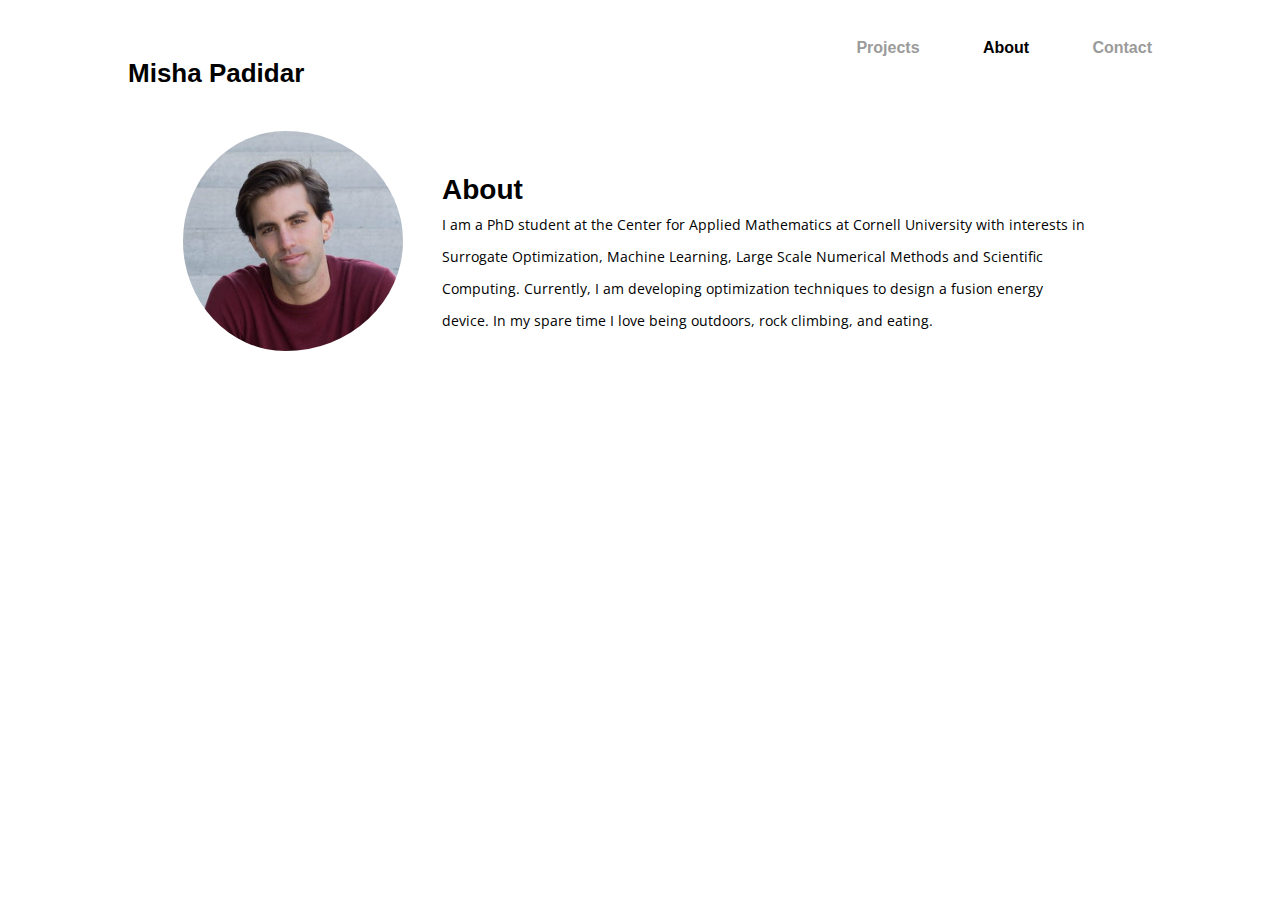
==== index.html @ f4de63c2 "small changes to blurb" ====
<!DOCTYPE html>
<html>

<head>
  <meta charset="utf-8">
  <meta name="viewport" content="width=device-width, initial-scale=1, minimum-scale=1;">
  <title>About Page</title>
  <link rel="stylesheet" href="reset.css">
  <!--  <link rel="stylesheet" type="text/css" href="./skeletonGridContainer.css">   -->
  <link rel="stylesheet" type="text/css" href="./skeleton-james.css">
  <link rel="stylesheet" type="text/css" href="./style.css">
  <link rel="stylesheet" type="text/css" href="./media.css">
  <link rel="stylesheet" href="https://cdnjs.cloudflare.com/ajax/libs/font-awesome/4.7.0/css/font-awesome.min.css">
</head>

<body>
  <div class="container">
    <div class="twelve columns">
      <div id="header" class="header">
        <a id="name" href="./index.html">Misha Padidar</a>
        <ul id="nav">
          <li ><a id="projectsLink" href="./projects.html">Projects</a></li>
          <li id="stupid"><a href="./index.html" class="currentHeaderLink">About</a></li>
          <li><a href="mailto:mishapadidar14@gmail.com?subject=Mail from mishapadidar.com">Contact</a></li>
        </ul>
      </div>
    </div>
    <div class="twelve columns">
      <div id="about">
      <div class='row'>
        <div class="four columns">
          <div id="aboutPhoto" class="card-vertical-image">
            <img src='headshot.jpg'>
          </div>
        </div>
        <div class="eight columns" id="cardInfo" >
          <div id ="aboutInfo" class="card-vertical-info">
            <h4>About</h4>
            <p id="aboutText">
              I am a PhD student at the Center for Applied Mathematics at Cornell University with interests in Surrogate Optimization, Machine Learning, Large Scale Numerical Methods and Scientific Computing. Currently, I am developing optimization techniques to design a fusion energy device. In my spare time I love being outdoors, rock climbing, and eating.
              </p>
          </div>
        </div>
      </div>
    </div>
    </div>
    
  </div>
</body>
</html>
---- skeleton-james.css ----
/*
* Skeleton V2.0.4
* Copyright 2014, Dave Gamache
* www.getskeleton.com
* Free to use under the MIT license.
* http://www.opensource.org/licenses/mit-license.php
* 12/29/2014
*/


/* Table of contents
––––––––––––––––––––––––––––––––––––––––––––––––––
- Grid
- Base Styles
- Typography
- Links
- Buttons
- Forms
- Lists
- Code
- Tables
- Spacing
- Utilities
- Clearing
- Media Queries
*/


/* Grid
–––––––––––––––––––––––––––––––––––––––––––––––––– */
.container {
  position: relative;
  width: 100%;
  max-width: 1200px;
  margin: 0 auto;
  padding: 0 20px;
  box-sizing: border-box; }
.column,
.columns {
  width: 100%;
  float: left;
  box-sizing: border-box; }

/* For devices larger than 400px */
@media (min-width: 400px) {
  .container {
    width: 85%;
    padding: 0; }
}

/* For devices larger than 550px */
@media (min-width: 550px) {
  .container {
    width: 80%; }
  .column,
  .columns {
    margin-left: 4%; }
  .column:first-child,
  .columns:first-child {
    margin-left: 0; }

  .one.column,
  .one.columns                    { width: 4.66666666667%; }
  .two.columns                    { width: 13.3333333333%; }
  .three.columns                  { width: 22%;            }
  .four.columns                   { width: 30.6666666667%; }
  .five.columns                   { width: 39.3333333333%; }
  .six.columns                    { width: 48%;}
  .seven.columns                  { width: 56.6666666667%; }
  .eight.columns                  { width: 65.3333333333%; }
  .nine.columns                   { width: 74.0%;          }
  .ten.columns                    { width: 82.6666666667%; }
  .eleven.columns                 { width: 91.3333333333%; }
  .twelve.columns                 { width: 100%; margin-left: 0; }

  .one-third.column               { width: 30.6666666667%; }
  .two-thirds.column              { width: 65.3333333333%; }

  .one-half.column                { width: 48%; }

  /* Offsets */
  .offset-by-one.column,
  .offset-by-one.columns          { margin-left: 8.66666666667%; }
  .offset-by-two.column,
  .offset-by-two.columns          { margin-left: 17.3333333333%; }
  .offset-by-three.column,
  .offset-by-three.columns        { margin-left: 26%;            }
  .offset-by-four.column,
  .offset-by-four.columns         { margin-left: 34.6666666667%; }
  .offset-by-five.column,
  .offset-by-five.columns         { margin-left: 43.3333333333%; }
  .offset-by-six.column,
  .offset-by-six.columns          { margin-left: 52%;            }
  .offset-by-seven.column,
  .offset-by-seven.columns        { margin-left: 60.6666666667%; }
  .offset-by-eight.column,
  .offset-by-eight.columns        { margin-left: 69.3333333333%; }
  .offset-by-nine.column,
  .offset-by-nine.columns         { margin-left: 78.0%;          }
  .offset-by-ten.column,
  .offset-by-ten.columns          { margin-left: 86.6666666667%; }
  .offset-by-eleven.column,
  .offset-by-eleven.columns       { margin-left: 95.3333333333%; }

  .offset-by-one-third.column,
  .offset-by-one-third.columns    { margin-left: 34.6666666667%; }
  .offset-by-two-thirds.column,
  .offset-by-two-thirds.columns   { margin-left: 69.3333333333%; }

  .offset-by-one-half.column,
  .offset-by-one-half.columns     { margin-left: 52%; }

}


/* Utilities
–––––––––––––––––––––––––––––––––––––––––––––––––– */
.u-full-width {
  width: 100%;
  box-sizing: border-box; }
.u-max-full-width {
  max-width: 100%;
  box-sizing: border-box; }
.u-pull-right {
  float: right; }
.u-pull-left {
  float: left; }


/* Misc
–––––––––––––––––––––––––––––––––––––––––––––––––– */
hr {
  margin-top: 3rem;
  margin-bottom: 3.5rem;
  border-width: 0;
  border-top: 1px solid #E1E1E1; }


/* Clearing
–––––––––––––––––––––––––––––––––––––––––––––––––– */

/* Self Clearing Goodness */
.container:after,
.row:after,
.u-cf {
  content: "";
  display: table;
  clear: both; }


/* Media Queries
–––––––––––––––––––––––––––––––––––––––––––––––––– */
/*
Note: The best way to structure the use of media queries is to create the queries
near the relevant code. For example, if you wanted to change the styles for buttons
on small devices, paste the mobile query code up in the buttons section and style it
there.
*/


/* Larger than mobile */
@media (min-width: 400px) {}

/* Larger than phablet (also point when grid becomes active) */
@media (min-width: 550px) {}

/* Larger than tablet */
@media (min-width: 750px) {}

/* Larger than desktop */
@media (min-width: 1000px) {}

/* Larger than Desktop HD */
@media (min-width: 1200px) {}
---- style.css ----
/* General
–––––––––––––––––––––––––––––––––––––––––––––––––– */
@import url('https://fonts.googleapis.com/css?family=Open+Sans:300,600,700');
body {
    font-family: 'Open Sans', sans-serif;
}
h1,h2,h3,h4 {
    font-family: 'Roboto', sans-serif;
    font-size:20px;
    padding-bottom:5px;
}
h1,h2 {
    font-weight:bold;
}
h3 {
    font-size:16px;
    font-weight:lighter;
    font-style:italic;
    padding-left: 0;
    line-height: 20px;
}
h4 {
  font-size:28px;
  font-weight:bold;
}
p {
    font-size:14px;
    line-height:20px;
    color:#9B9B9B;
    margin-bottom: 20px;
}
a {
    text-decoration: none;
    color: inherit;
    font-weight:lighter;
    font-size: 14px;
}
a:hover{
    color:grey;
}


/* Header
–––––––––––––––––––––––––––––––––––––––––––––––––– */
.header{
  text-align:center;
  margin-top:40px;
  margin-bottom:20px;
}
#name {
    font-family: 'Roboto', sans-serif;
    font-size:20px;
    
    font-weight:bold;
    max-width:200px;
}
#nav {
  width: 100%;
  padding:0;
  list-style:none;
  font-family: 'Roboto', sans-serif;
  font-size:12px;
  margin-top:20px;
  margin-bottom:40px;#
}
#nav:nth-child(3){padding-right:0}
#nav li{
  display:inline;
  color:#9b9b9b;
  font-weight:bold;
}
#nav a{
    font-weight:bold;
    font-size:16px;
}
#stupid {
  padding:20px;
}
.currentHeaderLink{
  font-weight:bold;
  color:Black;
}
    
.catchPhrase{
  width:100%;
  text-align:center;
  margin-bottom:40px;
}
#catchPhrase h3{
  font-style:normal;
  font-weight:bold;
  font-size:20px;
  text-align:left;
  letter-spacing:0.5px;
  line-height:140%;
}


/* Cards
–––––––––––––––––––––––––––––––––––––––––––––––––– */
.card-vertical{
    width:100%;
    border-radius: 2px;
    margin: 0 auto;
    margin-bottom:70px;
    box-shadow: 0 14px 28px rgba(154,197,235,.3), 2px 60px 120px rgba(154,197,235,.3);
    transition: all 0.3s cubic-bezier(.25,.8,.25,1);
    float: left;
}
.card-vertical-image{
    width: 100%;
    padding-left:10px;
    padding-top:40px;
}
.card-vertical-image img{
    width: 70%;
    display:block;
    margin:auto;
}
.card-vertical-info{
    padding: 20px;
    margin-top:20px;
    margin-bottom:24px;
}
.card-vertical-info h3{
  font-style:oblique;
}
.card-vertical-info p{
  font-weight: 400;
  line-height:20px;
}
.card-vertical-link {
    text-align:center;
}
#readMore {
    font-weight: 600;
    border-bottom:1px;
    border-style:solid;
    padding-bottom: 5px;
    text-align:center;
}
.card-vertical-tags{
  display:none;
}


/* About
/* –––––––––––––––––––––––––––––––––––––––––––––––––– */
#aboutText {
  color:black;
}
#aboutPhoto {
  height:250px;
  padding-left:0px;
}
#aboutPhoto img{
  border-radius:50%;
  max-width:220px;
}
#aboutInfo {
  padding-left:0px;
  margin-left:0px;
}

/* Clusters Project Page
/* –––––––––––––––––––––––––––––––––––––––––––––––––– */

#clusters-info {
  padding-top:160px;
  padding-bottom:0px;
}
.clusters-tags{
 text-align:left;
 padding:0px;
 margin-top:12px;
 margin-bottom:12px;
 font-size:16px;
 font-weight:bold;
}

.clusters-link{
  text-align:left;
}

#readPaper {
  font-weight:bold;
  letter-spacing:0.5px;
}

#clusters-description{
  color:black;
  line-height:30px;
  text-align:left;
}

#title{
  font-size:34px;
  margin-bottom:8px;
  text-align:left;
}

#subTitle{
  font-size:25px;
  font-style:oblique;
  text-align:left;
}

#horizontal-line{
  opacity: 0;
  height:1px;
  color:LightGray;
  background-color:LightGray;
}


.clusters-videos {
  margin-top:20px;
  margin-bottom:20px;
}
.videoContainer {
  width:100%;
  margin-bottom:20px;
}

.video {
  width:100%;
}

.caption {
  color:black;
  line-height:25px;
  text-align:center;
  padding-top:10px;
  padding-left:20px;
  padding-right:20px;
  font-style:oblique;
}



/* Swimmers Project Page
/* –––––––––––––––––––––––––––––––––––––––––––––––––– */

#swimmer-video {
  margin:0 auto;
}
#swimmer-video-container {
  max-width:75%;
  margin:0 auto;
  
}

/* Spectrin Project Page
/* –––––––––––––––––––––––––––––––––––––––––––––––––– */
#spectrinImg {
  width:50%;
  margin:0px auto;
}
---- media.css ----
/* Media Queries
–––––––––––––––––––––––––––––––––––––––––––––––––– */
/*
Note: The best way to structure the use of media queries is to create the queries
near the relevant code. For example, if you wanted to change the styles for buttons
on small devices, paste the mobile query code up in the buttons section and style it
there.
*/


/* Larger than mobile */
@media (min-width: 400px) {}

/* Larger than phablet (also point when grid becomes active) */
@media (min-width: 550px) {
  .card-vertical-info h2 {
    padding-bottom: 8px;
  }

  .card-vertical-info h3 {
    line-height: 32px;
  }

  .card-vertical-info p {
    line-height: 32px;
    color: black;
  }

  .card-vertical-info {
    margin-top: 40px;
  }

  .card-vertical-image {
    padding-top: 0;
    display: flex;
    height: 400px;

  }
  .card-vertical-image img{
    padding-left: 15px;
    width:90%;
    max-width:400px;
    margin:auto;
    vertical-align:middle;
  }
  .card-vertical-info {
    margin-left:40px;
    padding-left:0;
  }
  #cardInfo {
    margin-left:0;
  }
}

/* Larger than tablet */
@media (min-width: 750px) {

  .card-vertical-image img{
    width: 90%;
    display:flex;
    margin-left: auto;
    margin-right:auto;
    vertical-align:middle;
  }
  .card-vertical-info {
    padding-left:0;
  }
  #cardInfo {
    margin-left:0;
  }
  .card-vertical-tags{
    display:block;
    text-align:right;
    width:100%;
    font-size:12px;
    letter-spacing:0.5px;
    padding:0;
    margin:0;
    font-weight:bold;
    
  }
  .card-vertical-info h2{
    font-size:30px;
  }
   .card-vertical-info h3{
    font-size:24px;
  }
  .header{
    display: flex;
    margin-top:20px;
    margin-bottom:20px;
  }
  #name{
    text-align:left;
    display: inline;
    width: 50%;
    margin-top:40px;
    font-size:26px;
  }
  #nav {
    text-align:right;
  }
 #stupid {
    padding:60px;
 }
  .catchPhrase {
    display:block;
    padding-bottom:50px;
    margin:0 auto;
    max-width:540px;
    
  }
  #catchPhrase h3{
    font-size:26px;
    font-weight:bold;
    font-style:normal;
    display:block;
    text-align:center;
  }
}

/* Larger than desktop */
@media (min-width: 1000px) {}

/* Larger than Desktop HD */
@media (min-width: 1200px) {}
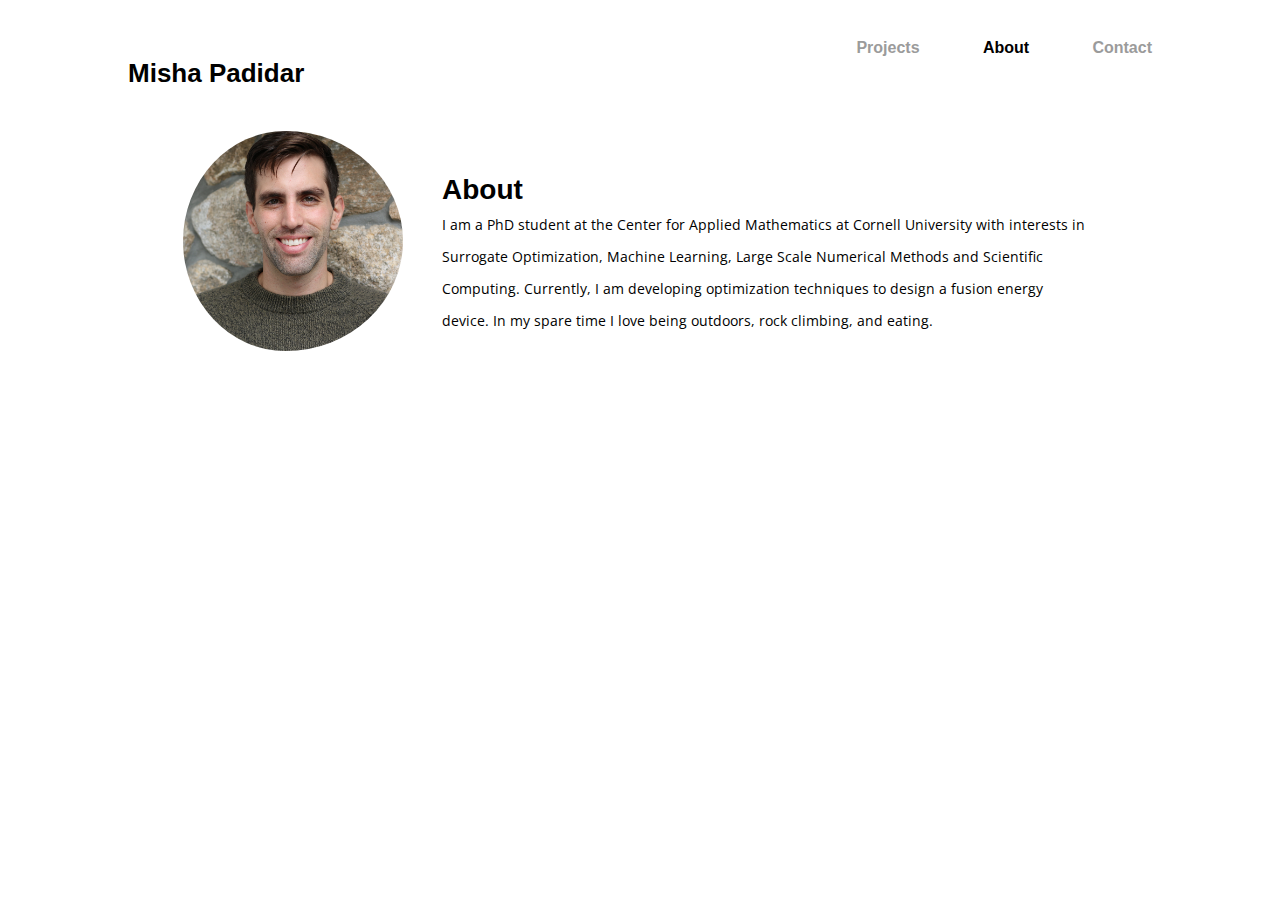
==== commit 11f08d83: "new headshot" ====
--- a/index.html
+++ b/index.html
@@ -30,7 +30,7 @@
       <div class='row'>
         <div class="four columns">
           <div id="aboutPhoto" class="card-vertical-image">
-            <img src='headshot.jpg'>
+            <img src='IMG_7500.JPG'>
           </div>
         </div>
         <div class="eight columns" id="cardInfo" >
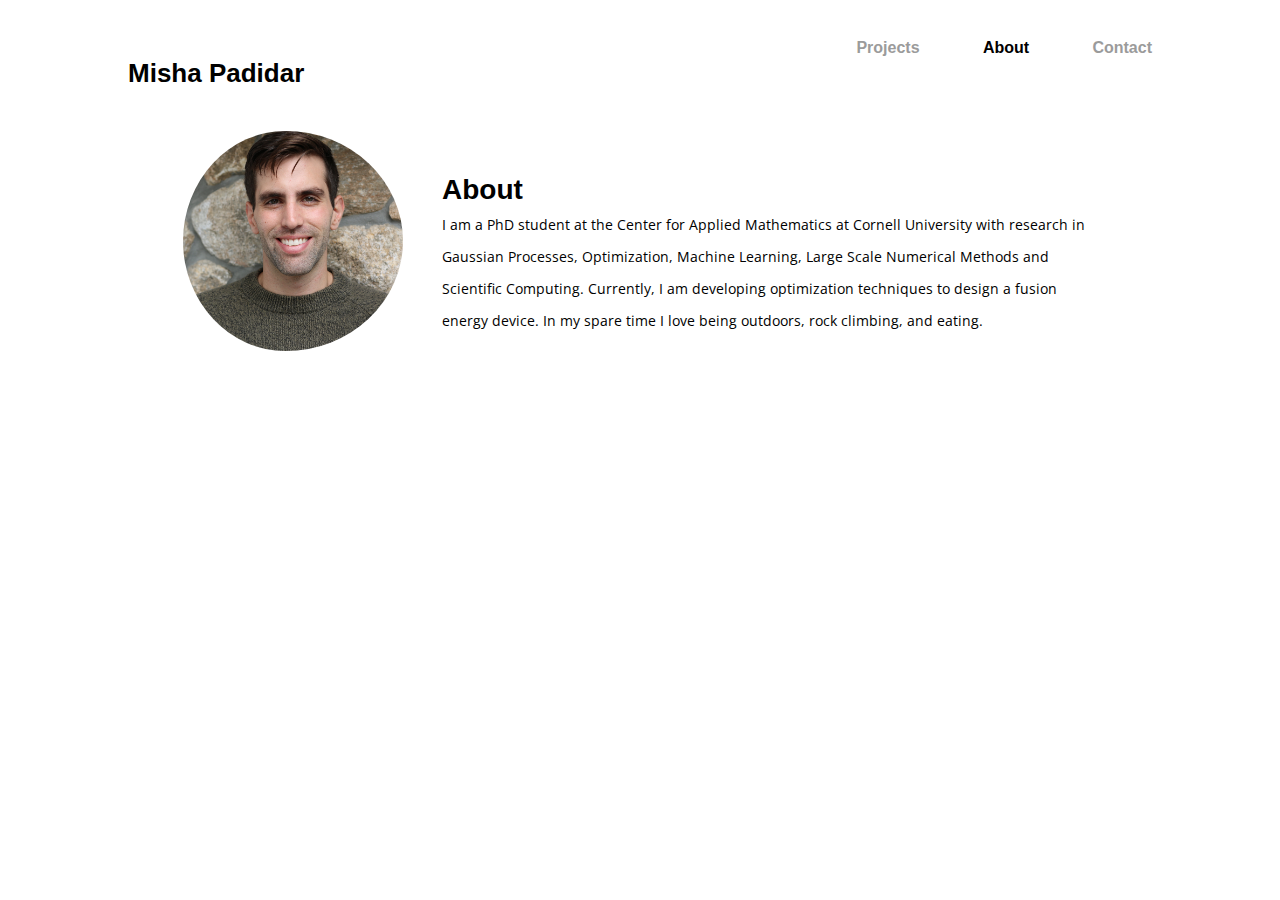
==== commit f06751a5: "updated blurb" ====
--- a/index.html
+++ b/index.html
@@ -37,7 +37,7 @@
           <div id ="aboutInfo" class="card-vertical-info">
             <h4>About</h4>
             <p id="aboutText">
-              I am a PhD student at the Center for Applied Mathematics at Cornell University with interests in Surrogate Optimization, Machine Learning, Large Scale Numerical Methods and Scientific Computing. Currently, I am developing optimization techniques to design a fusion energy device. In my spare time I love being outdoors, rock climbing, and eating.
+              I am a PhD student at the Center for Applied Mathematics at Cornell University with research in Gaussian Processes, Optimization, Machine Learning, Large Scale Numerical Methods and Scientific Computing. Currently, I am developing optimization techniques to design a fusion energy device. In my spare time I love being outdoors, rock climbing, and eating.
               </p>
           </div>
         </div>
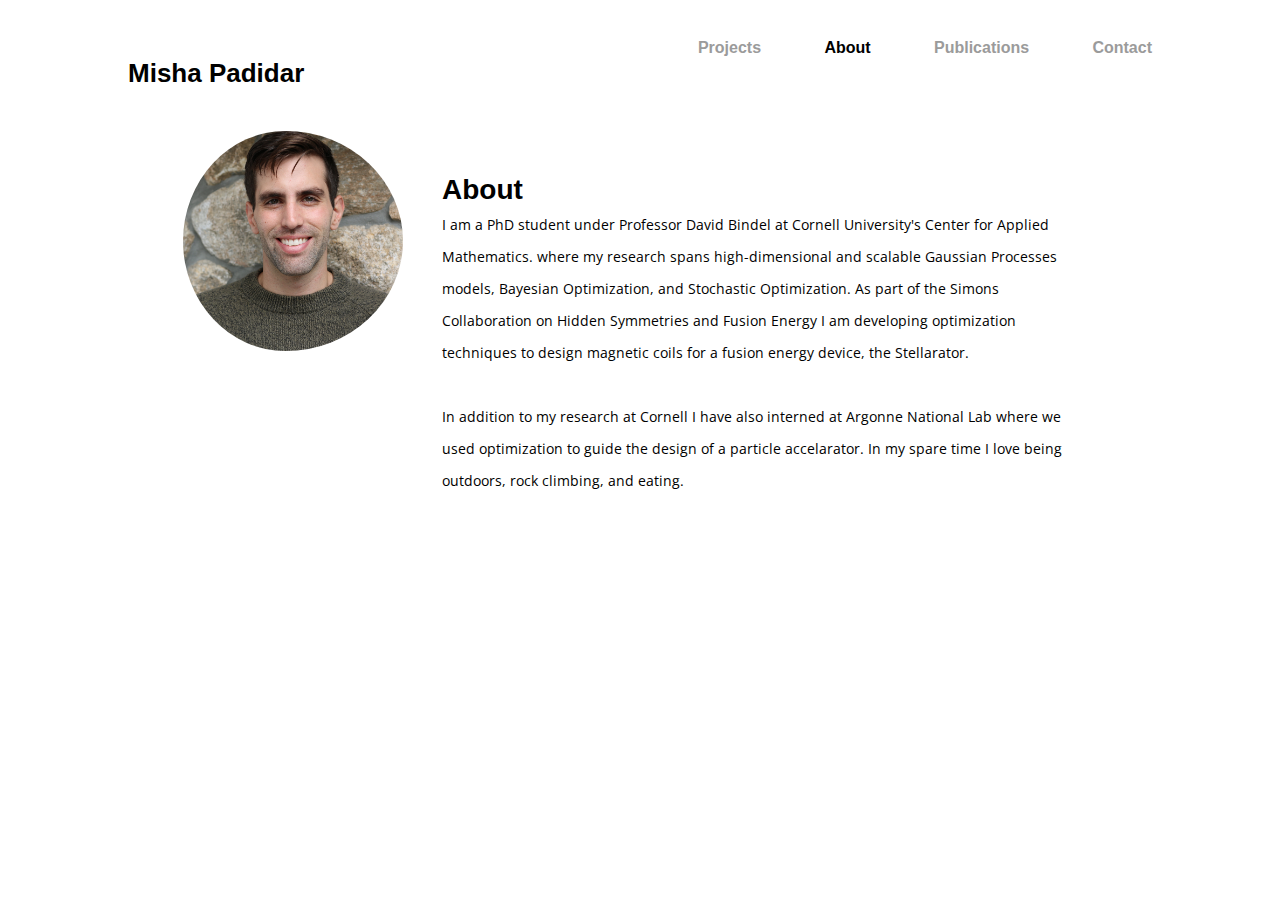
==== commit d617f504: "publications button and new cards" ====
--- a/index.html
+++ b/index.html
@@ -21,6 +21,7 @@
         <ul id="nav">
           <li ><a id="projectsLink" href="./projects.html">Projects</a></li>
           <li id="stupid"><a href="./index.html" class="currentHeaderLink">About</a></li>
+          <li id="scholar"><a href="https://scholar.google.com/citations?user=ZKC6uocAAAAJ&hl=en">Publications</a></li>
           <li><a href="mailto:mishapadidar14@gmail.com?subject=Mail from mishapadidar.com">Contact</a></li>
         </ul>
       </div>
@@ -37,7 +38,14 @@
           <div id ="aboutInfo" class="card-vertical-info">
             <h4>About</h4>
             <p id="aboutText">
-              I am a PhD student at the Center for Applied Mathematics at Cornell University with research in Gaussian Processes, Optimization, Machine Learning, Large Scale Numerical Methods and Scientific Computing. Currently, I am developing optimization techniques to design a fusion energy device. In my spare time I love being outdoors, rock climbing, and eating.
+              I am a PhD student under Professor David Bindel at Cornell University's Center for Applied Mathematics. 
+              where my research spans high-dimensional and scalable Gaussian Processes models, Bayesian Optimization, and Stochastic Optimization. 
+              As part of the Simons Collaboration on Hidden Symmetries and Fusion Energy I am developing optimization techniques to design magnetic coils for a fusion energy device, the Stellarator. 
+
+              <br>
+              <br>
+              In addition to my research at Cornell I have also interned at Argonne National Lab where we used optimization to guide the design of a particle accelarator. 
+              In my spare time I love being outdoors, rock climbing, and eating.
               </p>
           </div>
         </div>
--- a/style.css
+++ b/style.css
@@ -80,6 +80,9 @@
 .currentHeaderLink{
   font-weight:bold;
   color:Black;
+}
+#scholar {
+  padding-right:60px;
 }
     
 .catchPhrase{
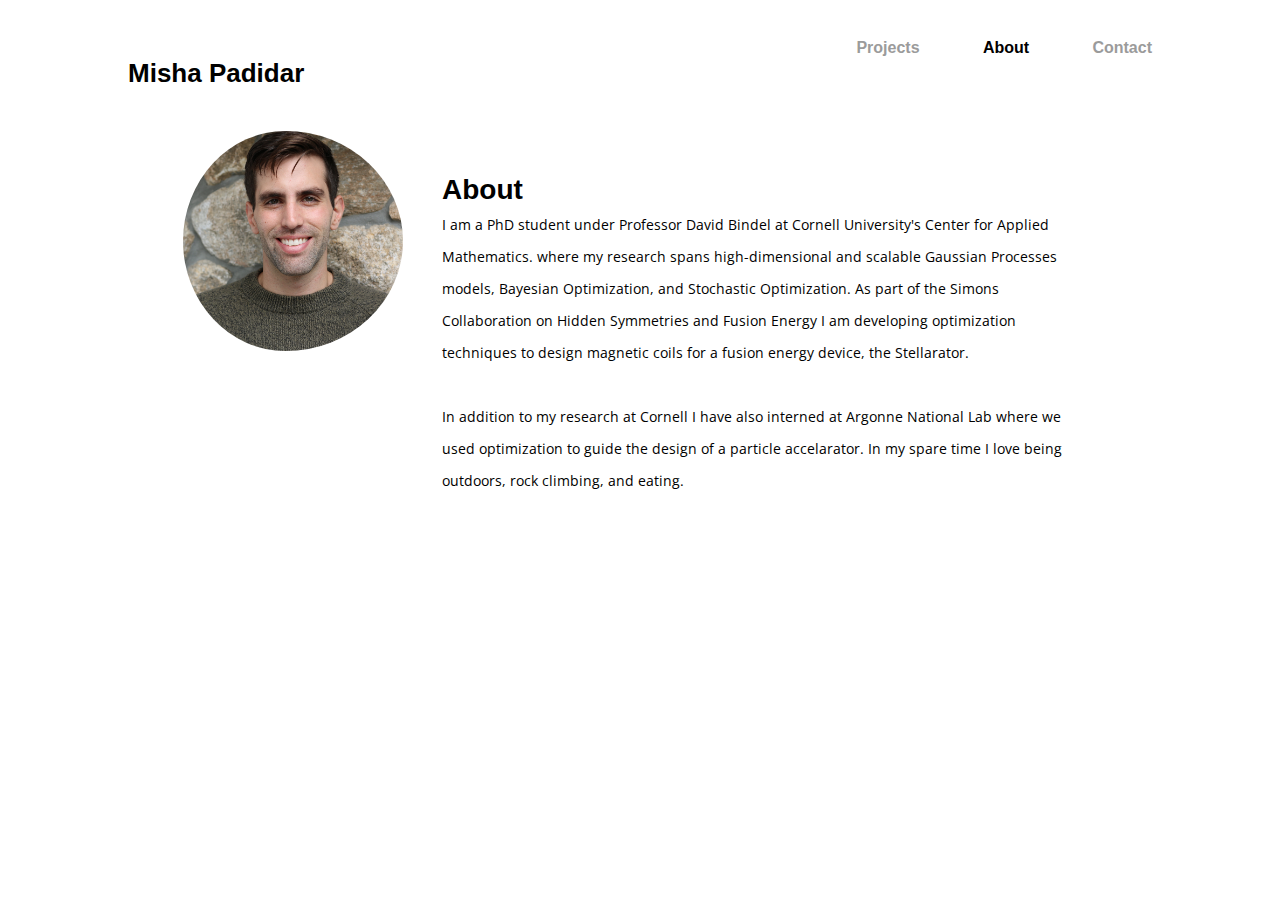
==== commit 132f14a9: "removed publications button in nav bc it wouldnt format right on mobile" ====
--- a/index.html
+++ b/index.html
@@ -21,7 +21,6 @@
         <ul id="nav">
           <li ><a id="projectsLink" href="./projects.html">Projects</a></li>
           <li id="stupid"><a href="./index.html" class="currentHeaderLink">About</a></li>
-          <li id="scholar"><a href="https://scholar.google.com/citations?user=ZKC6uocAAAAJ&hl=en">Publications</a></li>
           <li><a href="mailto:mishapadidar14@gmail.com?subject=Mail from mishapadidar.com">Contact</a></li>
         </ul>
       </div>
--- a/style.css
+++ b/style.css
@@ -64,7 +64,7 @@
   margin-top:20px;
   margin-bottom:40px;#
 }
-#nav:nth-child(3){padding-right:0}
+#nav:nth-child(4){padding-right:0}
 #nav li{
   display:inline;
   color:#9b9b9b;
@@ -80,9 +80,6 @@
 .currentHeaderLink{
   font-weight:bold;
   color:Black;
-}
-#scholar {
-  padding-right:60px;
 }
     
 .catchPhrase{
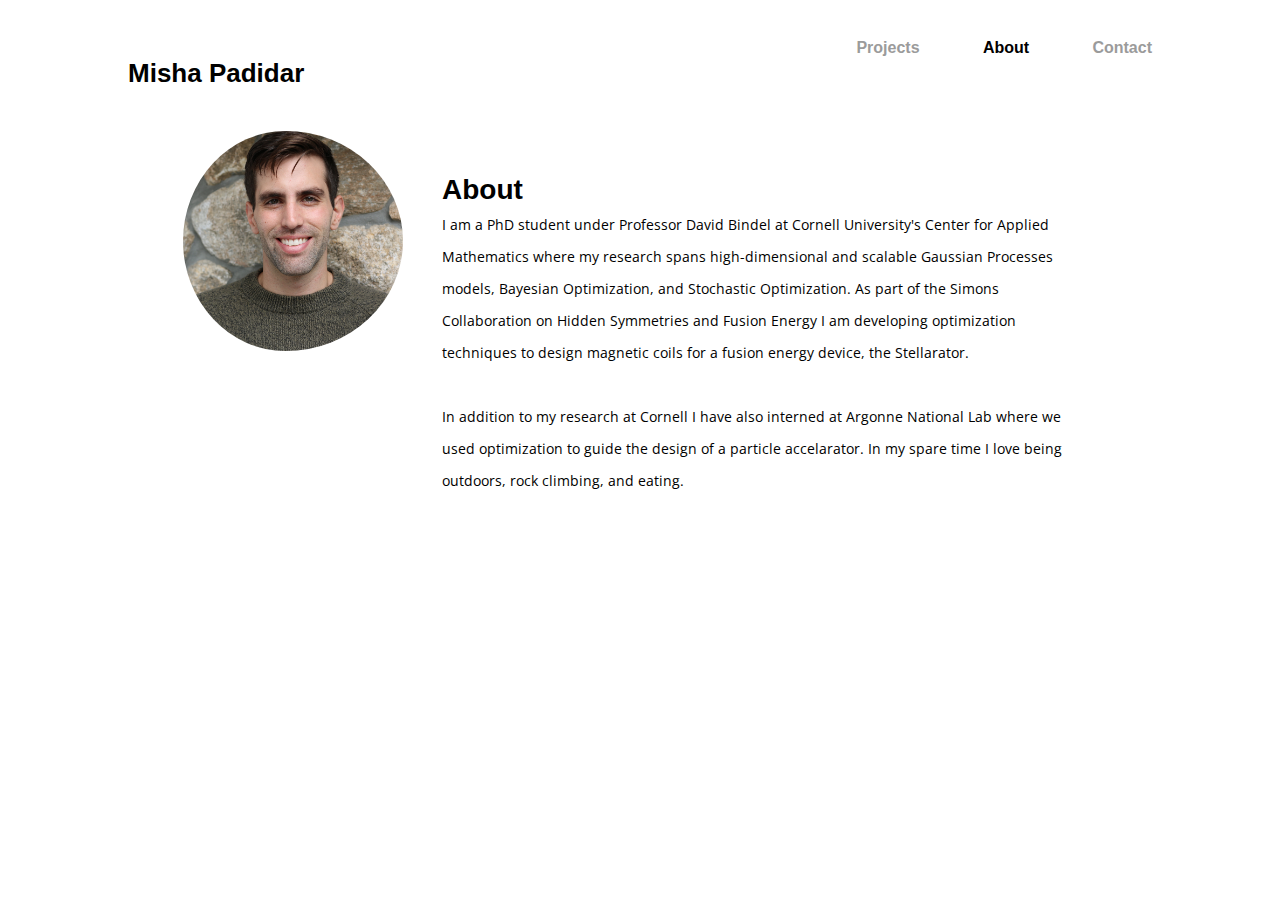
==== commit 99fc3c5b: "minor" ====
--- a/index.html
+++ b/index.html
@@ -37,8 +37,7 @@
           <div id ="aboutInfo" class="card-vertical-info">
             <h4>About</h4>
             <p id="aboutText">
-              I am a PhD student under Professor David Bindel at Cornell University's Center for Applied Mathematics. 
-              where my research spans high-dimensional and scalable Gaussian Processes models, Bayesian Optimization, and Stochastic Optimization. 
+              I am a PhD student under Professor David Bindel at Cornell University's Center for Applied Mathematics where my research spans high-dimensional and scalable Gaussian Processes models, Bayesian Optimization, and Stochastic Optimization. 
               As part of the Simons Collaboration on Hidden Symmetries and Fusion Energy I am developing optimization techniques to design magnetic coils for a fusion energy device, the Stellarator. 
 
               <br>
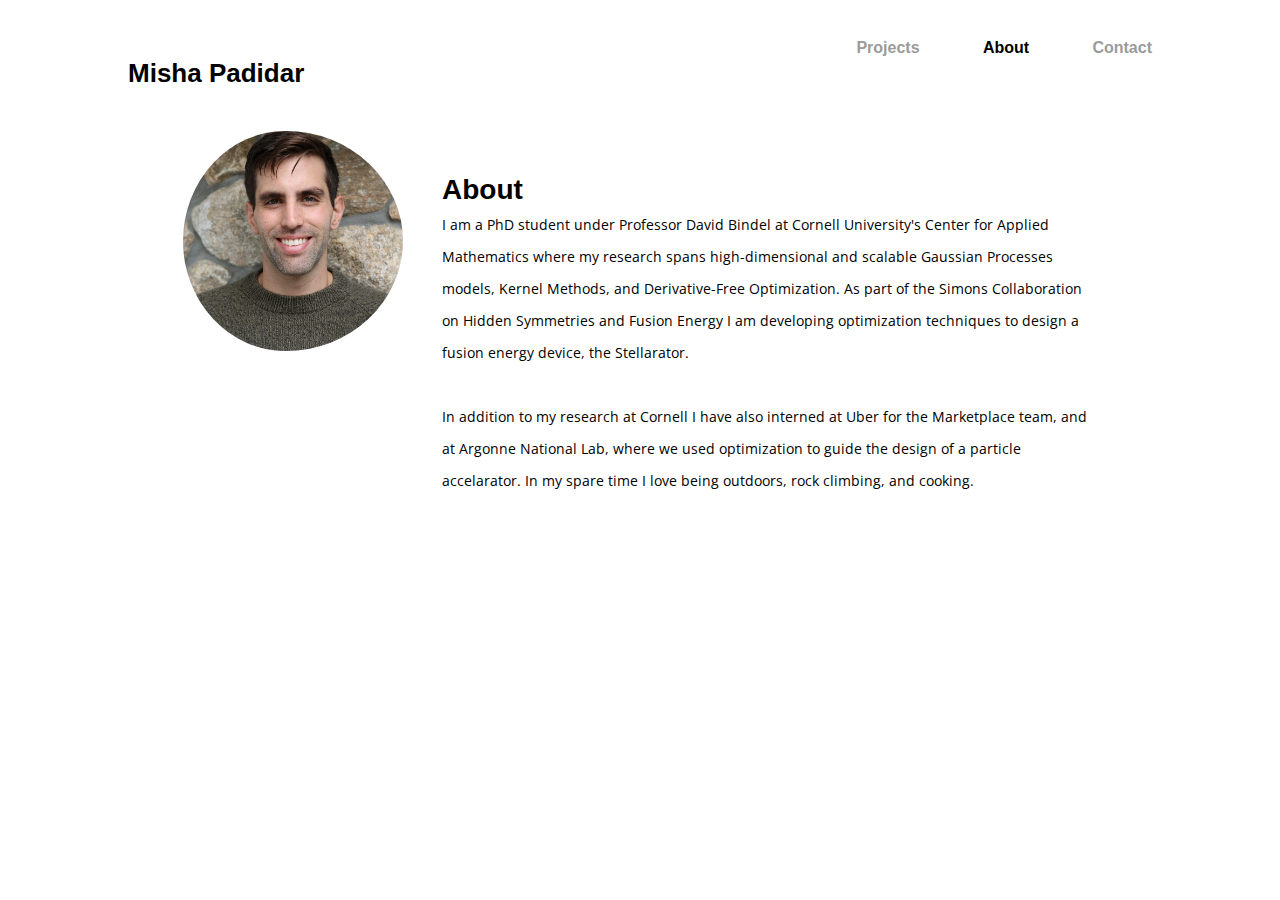
==== commit 4c85b531: "udpated blurb" ====
--- a/index.html
+++ b/index.html
@@ -37,13 +37,13 @@
           <div id ="aboutInfo" class="card-vertical-info">
             <h4>About</h4>
             <p id="aboutText">
-              I am a PhD student under Professor David Bindel at Cornell University's Center for Applied Mathematics where my research spans high-dimensional and scalable Gaussian Processes models, Bayesian Optimization, and Stochastic Optimization. 
-              As part of the Simons Collaboration on Hidden Symmetries and Fusion Energy I am developing optimization techniques to design magnetic coils for a fusion energy device, the Stellarator. 
+              I am a PhD student under Professor David Bindel at Cornell University's Center for Applied Mathematics where my research spans high-dimensional and scalable Gaussian Processes models, Kernel Methods, and Derivative-Free Optimization. 
+              As part of the Simons Collaboration on Hidden Symmetries and Fusion Energy I am developing optimization techniques to design a fusion energy device, the Stellarator. 
 
               <br>
               <br>
-              In addition to my research at Cornell I have also interned at Argonne National Lab where we used optimization to guide the design of a particle accelarator. 
-              In my spare time I love being outdoors, rock climbing, and eating.
+              In addition to my research at Cornell I have also interned at Uber for the Marketplace team, and at Argonne National Lab, where we used optimization to guide the design of a particle accelarator.
+              In my spare time I love being outdoors, rock climbing, and cooking.
               </p>
           </div>
         </div>
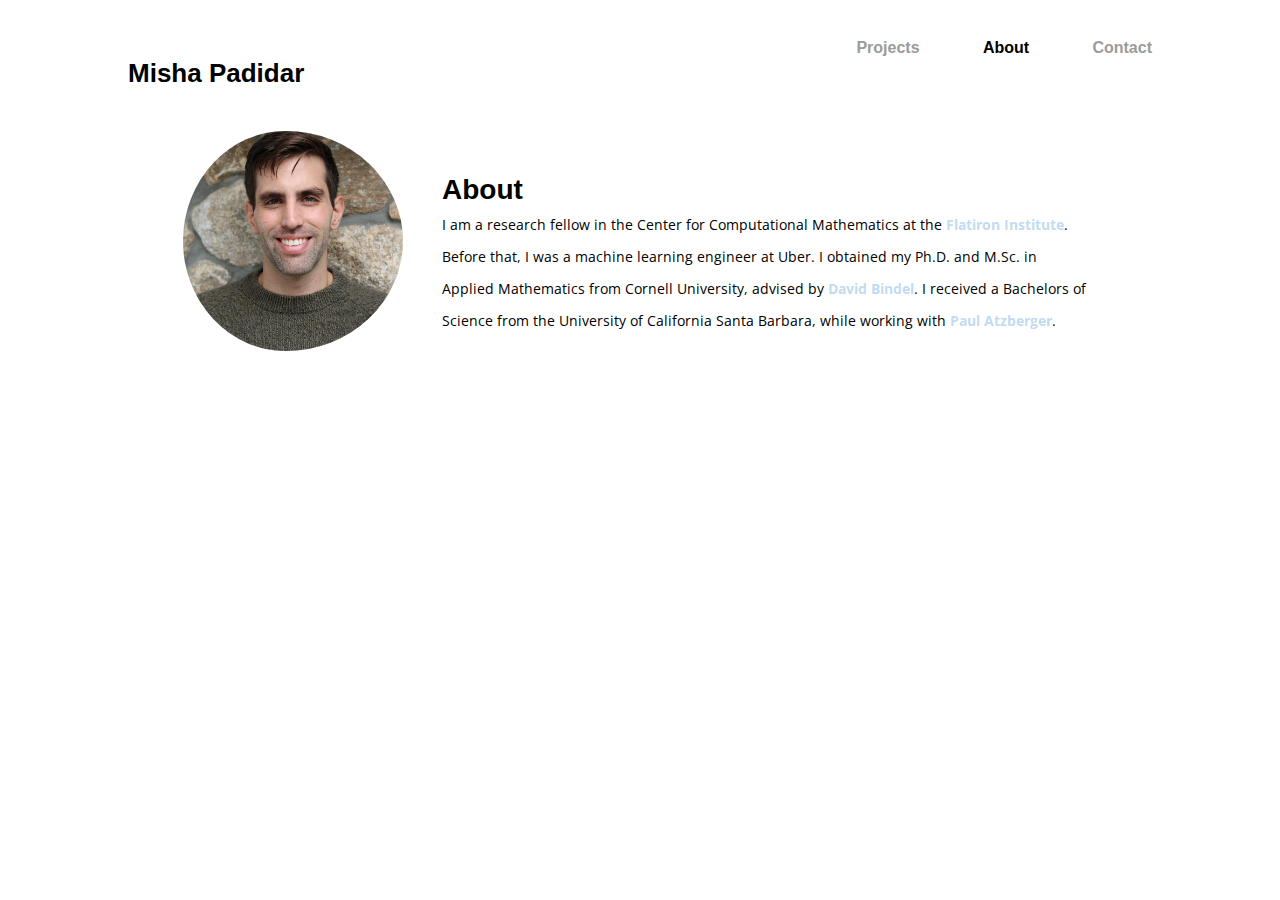
==== commit 6122fb79: "changed blurb" ====
--- a/index.html
+++ b/index.html
@@ -37,14 +37,11 @@
           <div id ="aboutInfo" class="card-vertical-info">
             <h4>About</h4>
             <p id="aboutText">
-              I am a PhD student under Professor David Bindel at Cornell University's Center for Applied Mathematics where my research spans high-dimensional and scalable Gaussian Processes models, Kernel Methods, and Derivative-Free Optimization. 
-              As part of the Simons Collaboration on Hidden Symmetries and Fusion Energy I am developing optimization techniques to design a fusion energy device, the Stellarator. 
-
-              <br>
-              <br>
-              In addition to my research at Cornell I have also interned at Uber for the Marketplace team, and at Argonne National Lab, where we used optimization to guide the design of a particle accelarator.
-              In my spare time I love being outdoors, rock climbing, and cooking.
-              </p>
+              I am a research fellow in the Center for Computational Mathematics at the <a style="color: rgba(36, 129, 211, 0.3); font-weight: bold;" id="flatiron link" href="https://www.simonsfoundation.org/flatiron/">Flatiron Institute</a>.
+                Before that, I was a machine learning engineer at Uber. 
+                I obtained my Ph.D. and M.Sc. in Applied Mathematics from Cornell University, advised by <a style="color: rgba(36, 129, 211, 0.3); font-weight: bold;" id="bindel link" href="https://www.cs.cornell.edu/~bindel/">David Bindel</a>.
+                I received a Bachelors of Science from the University of California Santa Barbara, while working with <a style="color: rgba(36, 129, 211, 0.3); font-weight: bold;" id="atz link" href="https://web.math.ucsb.edu/~atzberg/pmwiki_intranet/index.php?n=AtzbergerHomePage.Homepage?setskin=atzbergerHomepage4">Paul Atzberger</a>.
+            </p>
           </div>
         </div>
       </div>
